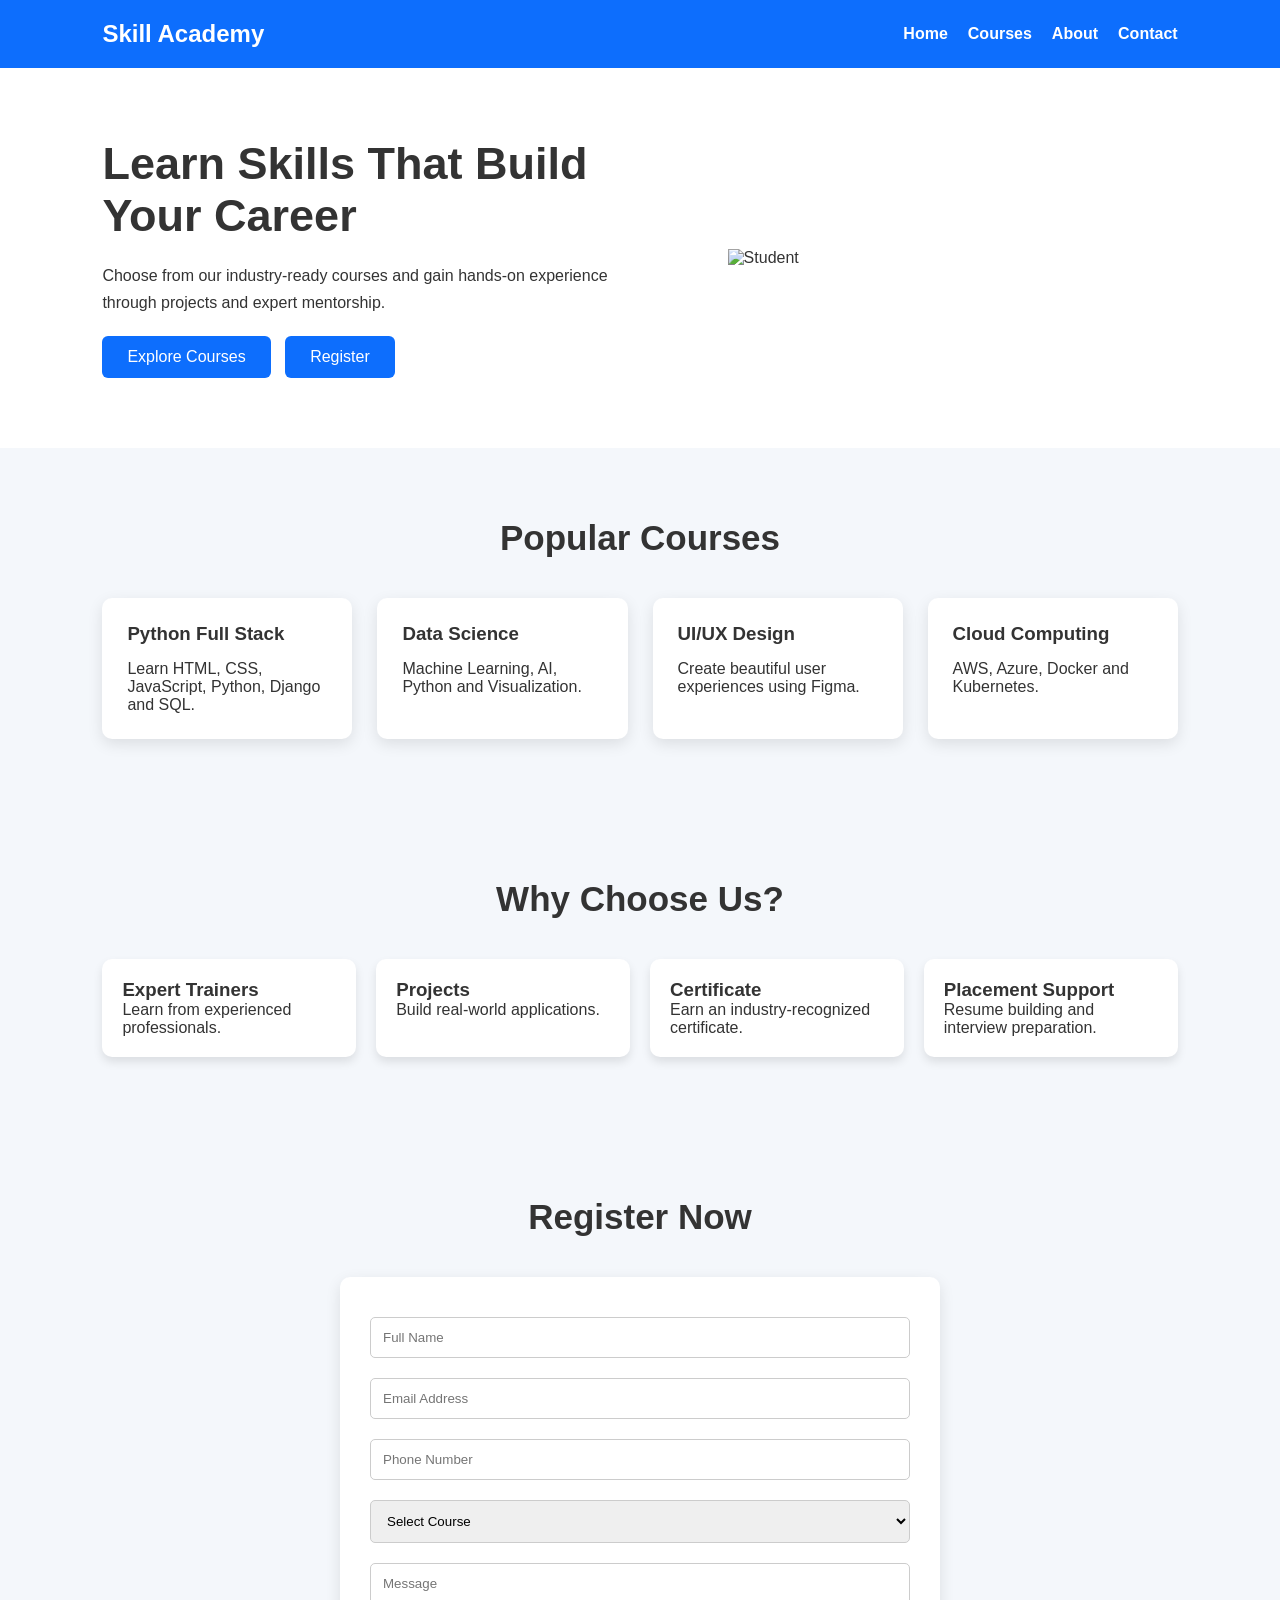
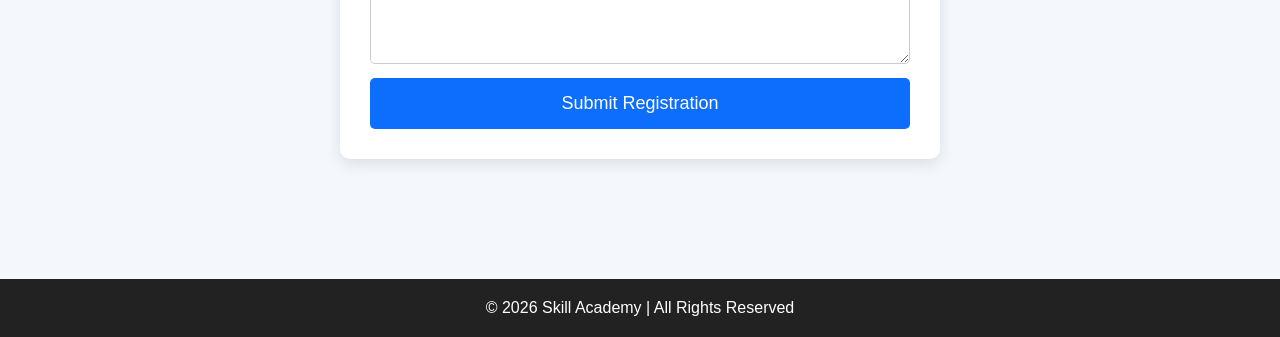
==== xx.html @ b15e85b4 "Html_Day" ====
<!-- <!DOCTYPE html>
<html lang="en">
<head>
    <meta charset="UTF-8">
    <meta name="viewport" content="width=device-width, initial-scale=1.0">
    <title>
        Day 1 Html 
    </title>
    <link rel="stylesheet" href="xx.css">
</head>
<body>
    <h1 class="glitter-text">Welcome to Jadaal Samanna </h1>
    <p class="fade-slide-text">Learning Day1 Html Python Full-Stack</p>
    <div class="fade-slide-text">
        Header
    </div>
    <div class="fade-slide-text"> 
        Content
    </div>
</body>
</html>

<h1 class="glitter-text">Hello Argent Messi</h1> -->


<!-- <header>
    <h1> My Wedsite</h1>
</header>

<nav>
    <a href="https://home.google.com/welcome/">Home</a>
    <a href="https://www.merriam-webster.com/dictionary/about">About</a>
</nav>

<section>
    <footer>
        Copyright 2026
    </footer>
</section>

 <header></header>
    #top area
 <nav></nav>
    #menu link
 <section></section>
    #page section 
 <article></article>
    #Independent content
 <aside></aside>
    #side content
 <footer></footer> -->
    <!-- #bottom area -->

<!-- <form>
    <label>Name</label>
    <input type="text" placeholder="Enter Name:">
    <label>Email</label>
    <input type="text" placeholder="Enter a Valid Email:">
    <label>Password</label>
    <input type="text" placeholder="Password">
    <label>Date</label>
    <input type="datetime-local">
    <label>File Upload</label>
    <input type="file">
    <button>submit</button>

</form> -->

 <!-- <h1 class="glitter-text">CSS box model</h1>
 <p class="fade-slide-text">This is a box model</p>
 <div class="glitter-text">Pikachu</div>

 <h2>Card</h2>
 <p><strong>card</strong></p>
 <p><strong>width</strong></p>
 <p><strong>padding</strong></p>
 <p><strong>border</strong></p>
 <p><strong>margin</strong></p>

 <div class="card">This is a card</div>
 <div class="card">Another card</div> -->

<!-- <h2 class="flex">Flexbox</h2>
<div>A</div>
<div>B</div>
<div>C</div>

<h2 class="grid">Grid</h2>
<div>BOX</div>
<div>BOX</div>
<div>BOX</div>
<div>BOX</div>
<div>BOX</div>
<div>BOX</div> -->

<!-- <h2 class="glitter-text">Responsive Design</h2>
<p class="fade-slide-text">
    Use to change the style on small screens</p>
<div class="box">Resize the window</div>
<div class="screen_label">You are on big screen</div>

<div class="cards">
<div class="card">Card 1</div>
<div class="card">Card 2</div>
<div class="card">Card 3</div> </div>

<script>
    function checkScreen(){
        var label= document.getElementById("lable");
        if(window.innerWidth <= 600){
            label.innerText = "you are on the samll screen";
        }else{
            label.innerText = "you are on the big screen";    
        }
    }
    window.addEventListener("resize",checkScreen);
    checkScreen();
</script> -->

<!-- <!DOCTYPE html>
<html>
<head>

  <link rel="stylesheet" href="https://cdn.jsdelivr.net/npm/bootstrap@5.3.0/dist/css/bootstrap.min.css">

</head>
<body class="p-4">

  <h1>Bootstrap Quick-start</h1>
  <p>No CSS file needed. Just use Bootstrap class names!</p>

  <hr>

 
  <h3>Buttons</h3>
  <button class="btn btn-primary">Primary</button>
  <button class="btn btn-danger">Danger</button>
  <button class="btn btn-success">Success</button>

  <hr>

  <h3>Alert</h3>
  <div class="alert alert-warning">This is a warning!</div>

  <hr>

  <h3>Grid (3 Columns)</h3>
  <div class="row">
    <div class="col bg-primary text-white p-3">Col 1</div>
    <div class="col bg-danger text-white p-3">Col 2</div>
    <div class="col bg-success text-white p-3">Col 3</div>
  </div>

  <hr>

  
  <h3>Card</h3>
  <div class="card" style="width: 300px;">
    <div class="card-body">
      <h5 class="card-title">Card Title</h5>
      <p class="card-text">This is a Bootstrap card.</p>
      <button class="btn btn-primary">Click</button>
    </div>
  </div>

</body>
</html> -->

<!DOCTYPE html>
<html lang="en">
<head>
<meta charset="UTF-8">
<meta name="viewport" content="width=device-width, initial-scale=1.0">
<title>Course Selection</title>

<style>

*{
margin:0;
padding:0;
box-sizing:border-box;
font-family:Arial,sans-serif;
}

body{
background:#f4f7fb;
color:#333;
}

header{
background:#0d6efd;
padding:20px 8%;
color:white;
}

nav{
display:flex;
justify-content:space-between;
align-items:center;
}

nav ul{
display:flex;
list-style:none;
}

nav ul li{
margin-left:20px;
}

nav ul li a{
color:white;
text-decoration:none;
font-weight:bold;
}

.hero{
display:flex;
justify-content:space-between;
align-items:center;
padding:70px 8%;
background:white;
flex-wrap:wrap;
}

.hero-text{
max-width:550px;
}

.hero h1{
font-size:45px;
margin-bottom:20px;
}

.hero p{
margin-bottom:20px;
line-height:1.7;
}

.btn{
display:inline-block;
padding:12px 25px;
background:#0d6efd;
color:white;
text-decoration:none;
border-radius:6px;
margin-right:10px;
}

.btn:hover{
background:#084298;
}

.hero img{
width:450px;
max-width:100%;
}

section{
padding:70px 8%;
}

.section-title{
text-align:center;
font-size:35px;
margin-bottom:40px;
}

.cards{
display:grid;
grid-template-columns:repeat(auto-fit,minmax(250px,1fr));
gap:25px;
}

.card{
background:white;
padding:25px;
border-radius:10px;
box-shadow:0 5px 15px rgba(0,0,0,.1);
transition:.3s;
}

.card:hover{
transform:translateY(-8px);
}

.card h3{
margin-bottom:15px;
}

.features{
display:grid;
grid-template-columns:repeat(auto-fit,minmax(250px,1fr));
gap:20px;
}

.feature{
background:white;
padding:20px;
border-radius:10px;
box-shadow:0 5px 10px rgba(0,0,0,.1);
}

form{
max-width:600px;
margin:auto;
background:white;
padding:30px;
border-radius:10px;
box-shadow:0 5px 15px rgba(0,0,0,.1);
}

input,select,textarea{
width:100%;
padding:12px;
margin:10px 0;
border:1px solid #ccc;
border-radius:5px;
}

button{
background:#0d6efd;
color:white;
border:none;
padding:15px;
width:100%;
font-size:18px;
cursor:pointer;
border-radius:5px;
}

button:hover{
background:#084298;
}

footer{
background:#222;
color:white;
text-align:center;
padding:20px;
margin-top:50px;
}

@media(max-width:768px){

.hero{
text-align:center;
}

.hero img{
margin-top:30px;
}

}

</style>

</head>
<body>

<header>

<nav>

<h2>Skill Academy</h2>

<ul>

<li><a href="#">Home</a></li>

<li><a href="#">Courses</a></li>

<li><a href="#">About</a></li>

<li><a href="#">Contact</a></li>

</ul>

</nav>

</header>

<section class="hero">

<div class="hero-text">

<h1>Learn Skills That Build Your Career</h1>

<p>
Choose from our industry-ready courses and gain hands-on experience through projects and expert mentorship.
</p>

<a href="#courses" class="btn">Explore Courses</a>

<a href="#register" class="btn">Register</a>

</div>

<img src="https://images.unsplash.com/photo-1516321318423-f06f85e504b3?w=700" alt="Student">

</section>

<section id="courses">

<h2 class="section-title">Popular Courses</h2>

<div class="cards">

<div class="card">
<h3>Python Full Stack</h3>
<p>Learn HTML, CSS, JavaScript, Python, Django and SQL.</p>
</div>

<div class="card">
<h3>Data Science</h3>
<p>Machine Learning, AI, Python and Visualization.</p>
</div>

<div class="card">
<h3>UI/UX Design</h3>
<p>Create beautiful user experiences using Figma.</p>
</div>

<div class="card">
<h3>Cloud Computing</h3>
<p>AWS, Azure, Docker and Kubernetes.</p>
</div>

</div>

</section>

<section>

<h2 class="section-title">Why Choose Us?</h2>

<div class="features">

<div class="feature">
<h3>Expert Trainers</h3>
<p>Learn from experienced professionals.</p>
</div>

<div class="feature">
<h3>Projects</h3>
<p>Build real-world applications.</p>
</div>

<div class="feature">
<h3>Certificate</h3>
<p>Earn an industry-recognized certificate.</p>
</div>

<div class="feature">
<h3>Placement Support</h3>
<p>Resume building and interview preparation.</p>
</div>

</div>

</section>

<section id="register">

<h2 class="section-title">Register Now</h2>

<form id="courseForm">

<input
type="text"
placeholder="Full Name"
required>

<input
type="email"
placeholder="Email Address"
required>

<input
type="tel"
placeholder="Phone Number"
required>

<select required>

<option value="">Select Course</option>

<option>Python Full Stack</option>

<option>Data Science</option>

<option>UI/UX Design</option>

<option>Cloud Computing</option>

</select>

<textarea
rows="5"
placeholder="Message">
</textarea>

<button type="submit">Submit Registration</button>

</form>

</section>

<footer>

<p>© 2026 Skill Academy | All Rights Reserved</p>

</footer>

<script>

document.getElementById("courseForm").addEventListener("submit",function(e){

e.preventDefault();

alert("Registration Successful!");

this.reset();

});

</script>

</body>
</html>
---- xx.css ----
h1{
  color: gold;
  font-size:50px;
  -webkit-text-stroke: 2px black;
}

.fade-slide-text {
  font-family: sans-serif;
  font-size: 3rem;
  animation: slideUpFade 1.2s ease-out forwards; 
}

@keyframes slideUpFade {
  0% {
    opacity: 0;
    transform: translateY(30px); 
  }
  100% {
    opacity: 1;
    transform: translateY(0); 
  }
}


.glitter-text {
  font-size: 80px;
  font-family: 'Impact', 'Arial Black', sans-serif;
  font-weight: bold;
  text-align: center;
  
  
  color: transparent;
  -webkit-text-fill-color: transparent;
  
 
  background: url('https://postimg.co') repeat;
  
 
  background-clip: text;
  -webkit-background-clip: text;
  
  
  filter: drop-shadow(2px 2px 2px rgba(0, 0, 0, 0.5));
}

p{
  color: sienna;
  font-family: Arial, Helvetica, sans-serif;
  font-size: 20px;
  text-align: center;
}

div{
  color: sienna;
  font-family: Arial, Helvetica, sans-serif;
  font-size: 20px;
  text-align: center;
}

.card{
  width:600px;
  padding:300px;
  border: 2px solid black;
  margin: 30px;
  background-color: aqua;
}

.flex{
  color: chocolate;
  display:flex;
  justify-content: center;
  align-items: center;
  gap:20px;
}

.grid{
  color: chocolate;
  display:grid;
  grid-template-columns: 1fr 1fr 1fr;
  gap:20px;
}

.box{
   background-color: darkred;
   padding: 20px;
   font-size:  large;
}

.screen_label{
  background-color: steelblue;
  color: aquamarine;
  padding: 10px 20px;
  font-size: large;
  margin-bottom: 20px;
  display: inline-block;
}

.cards{
  display: grid;
  grid-template-columns: 1fr 1fr 1fr;
  gap: 20px;
}

.card{
  background-color: goldenrod;
  padding: 40px;
  text-align: center;
  font-size: 20px;
  font-weight: bold;
}
@media(max-width:600px){
  .cards{
    grid-template-columns: 1fr;
  }
  .screen_label{
    background-color: olive;
  }
}
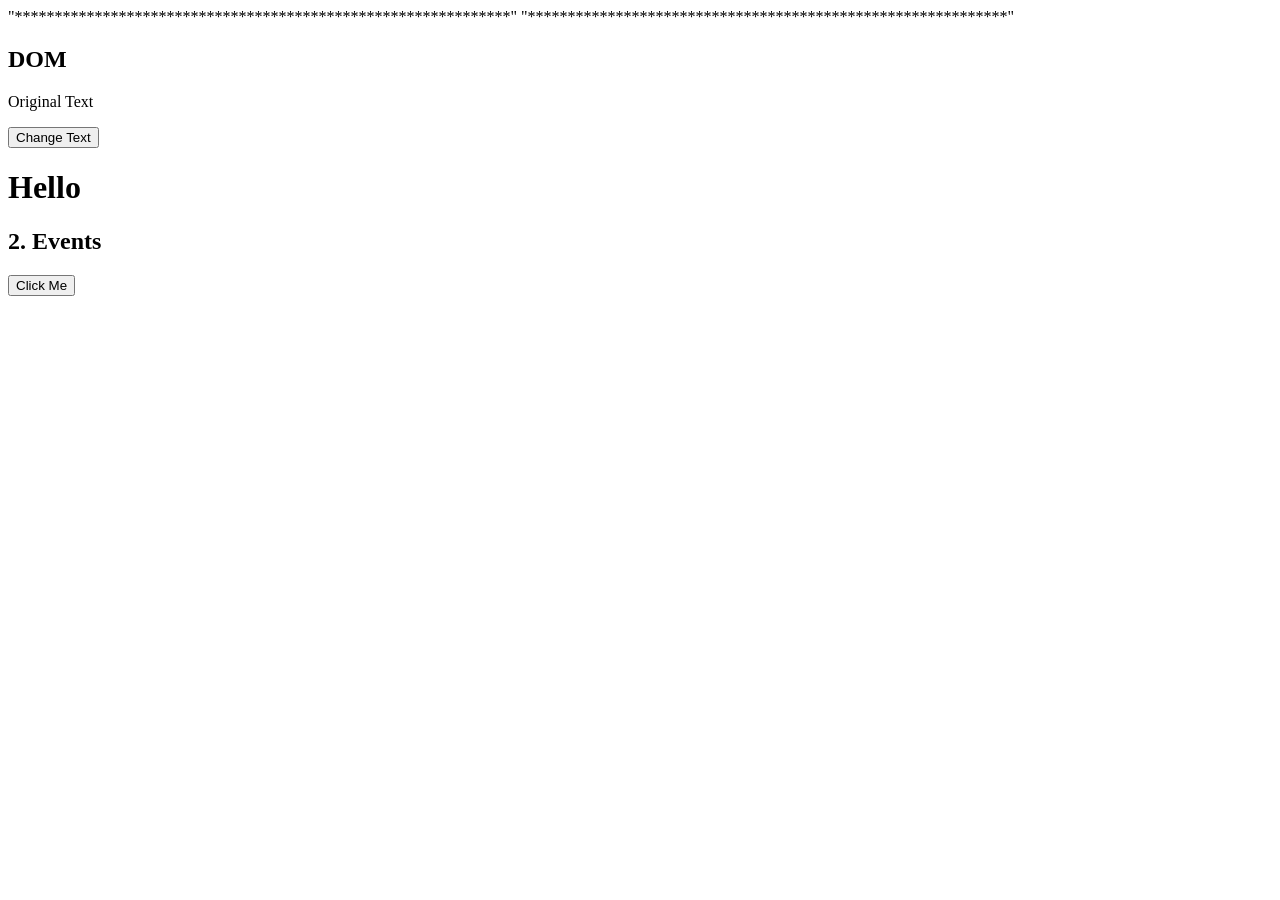
==== commit 8e3435c5: "Html_Day" ====
--- a/xx.html
+++ b/xx.html
@@ -166,7 +166,8 @@
 </body>
 </html> -->
 
-<!DOCTYPE html>
+"**************************************************************"
+<!-- <!DOCTYPE html>
 <html lang="en">
 <head>
 <meta charset="UTF-8">
@@ -527,6 +528,21 @@
 </script>
 
 </body>
-</html>
-
-
+</html> -->
+
+"************************************************************"
+
+<h2>DOM</h2>
+<p id="text">Original Text</p>
+<button onclick="changeText()">Change Text</button>
+<h1 id="title">Hello</h1>
+
+<h2>2. Events</h2>
+  <button id="myBtn">Click Me</button>
+  <p id="msg"></p>
+
+  <script>
+    document.getElementById("myBtn").addEventListener("click", function() {
+      document.getElementById("msg").innerText = "Button Clicked!";
+    });
+  </script>
